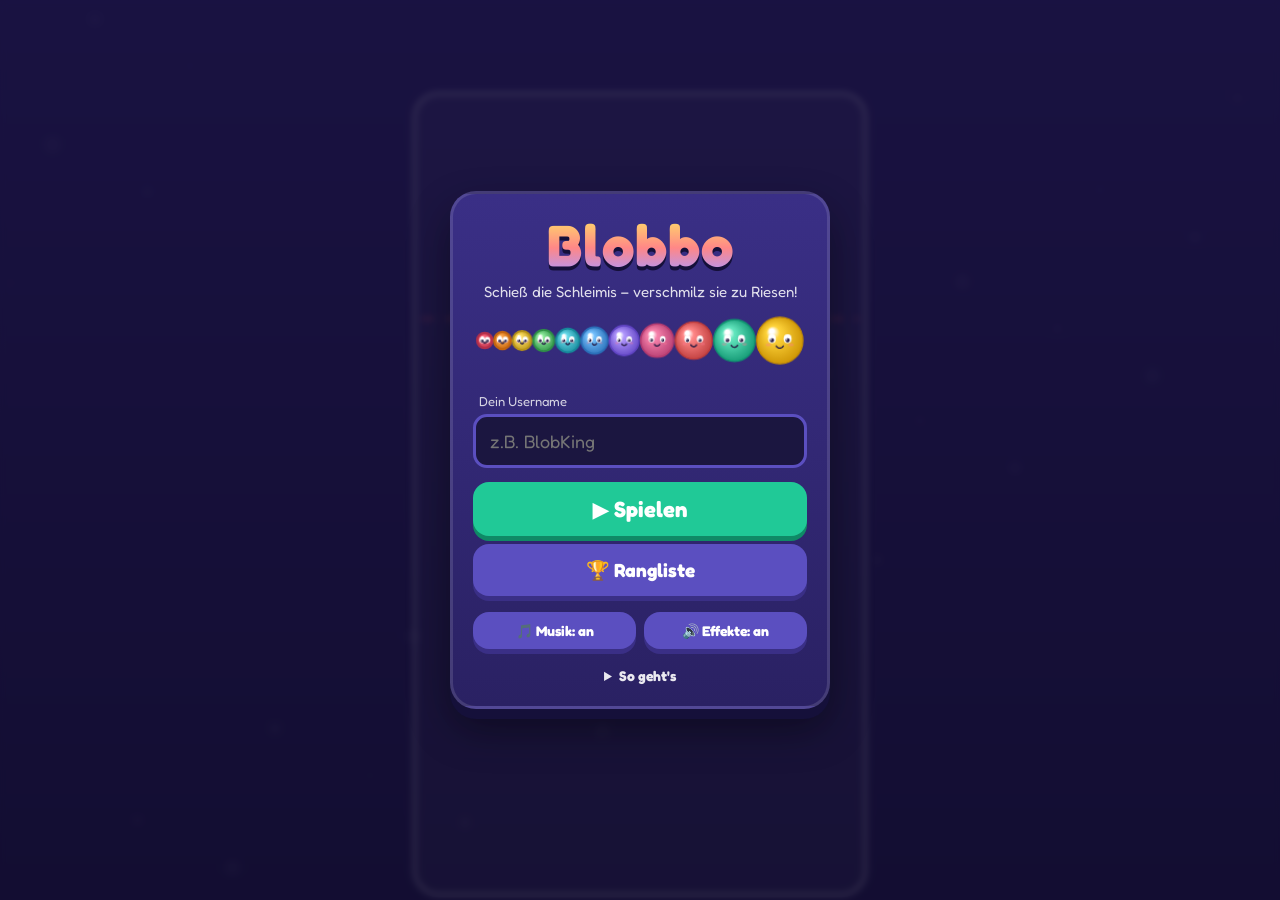
==== index.html @ 867c9a8f "Add Blobbo: mobile soft-body physics merge game Squishy blob merge game playable in the browser via " ====
<!doctype html>
<html lang="de">
<head>
<meta charset="utf-8">
<meta name="viewport" content="width=device-width, initial-scale=1, maximum-scale=1, user-scalable=no, viewport-fit=cover">
<meta name="theme-color" content="#1b1640">
<meta name="apple-mobile-web-app-capable" content="yes">
<meta name="mobile-web-app-capable" content="yes">
<meta name="apple-mobile-web-app-status-bar-style" content="black-translucent">
<title>Blobbo</title>
<link rel="manifest" href="manifest.json">
<link rel="icon" href="icon.svg" type="image/svg+xml">
<link rel="preconnect" href="https://fonts.googleapis.com">
<link href="https://fonts.googleapis.com/css2?family=Fredoka:wght@500;700&display=swap" rel="stylesheet">
<link rel="stylesheet" href="style.css">
</head>
<body>
<div id="app">
  <canvas id="game"></canvas>

  <div id="hud" class="hidden">
    <div class="hud-left">
      <div class="score-label">PUNKTE</div>
      <div id="score">0</div>
      <div class="best">Rekord: <span id="best">0</span></div>
    </div>
    <div class="hud-right">
      <button id="btnSound" class="icon-btn" aria-label="Ton">🔊</button>
      <button id="btnPause" class="icon-btn" aria-label="Pause">⏸</button>
    </div>
  </div>
  <div id="combo" class="hidden"></div>

  <!-- Menü -->
  <div id="menu" class="screen">
    <div class="panel">
      <h1 class="logo">Blobbo</h1>
      <p class="tagline">Schieß die Schleimis – verschmilz sie zu Riesen!</p>
      <canvas id="evo" width="320" height="56"></canvas>
      <label class="field">
        <span>Dein Username</span>
        <input id="nameInput" maxlength="16" autocomplete="off" autocapitalize="off" spellcheck="false" placeholder="z.B. BlobKing">
      </label>
      <button id="btnPlay" class="btn primary">▶ Spielen</button>
      <button id="btnBoardMenu" class="btn">🏆 Rangliste</button>
      <div class="row">
        <button id="btnMusic" class="btn small">🎵 Musik: an</button>
        <button id="btnSfx" class="btn small">🔊 Effekte: an</button>
      </div>
      <details class="howto">
        <summary>So geht's</summary>
        <ul>
          <li>Tippe oder ziehe in den Kasten, um zu zielen. Loslassen = schießen.</li>
          <li>Zwei gleiche Blobs, die sich berühren, verschmelzen zum nächstgrößeren.</li>
          <li>Schnelle Merges hintereinander geben Combo-Bonus.</li>
          <li>Bleibt ein Blob zu lange über der roten Linie: Game Over!</li>
        </ul>
      </details>
    </div>
  </div>

  <!-- Pause -->
  <div id="pause" class="screen hidden">
    <div class="panel">
      <h2>Pause</h2>
      <button id="btnResume" class="btn primary">▶ Weiter</button>
      <button id="btnRestart" class="btn">↻ Neustart</button>
      <button id="btnToMenu" class="btn">☰ Menü</button>
    </div>
  </div>

  <!-- Game Over -->
  <div id="over" class="screen hidden">
    <div class="panel">
      <h2>Game Over</h2>
      <div class="final-score" id="finalScore">0</div>
      <div id="overInfo" class="info"></div>
      <button id="btnAgain" class="btn primary">↻ Nochmal</button>
      <button id="btnBoardOver" class="btn">🏆 Rangliste</button>
      <button id="btnOverMenu" class="btn">☰ Menü</button>
    </div>
  </div>

  <!-- Rangliste -->
  <div id="board" class="screen hidden">
    <div class="panel board-panel">
      <h2>🏆 Rangliste</h2>
      <div class="tabs">
        <button id="tabOnline" class="tab">Weltweit</button>
        <button id="tabLocal" class="tab">Dieses Gerät</button>
      </div>
      <ol id="boardList" class="board-list"></ol>
      <button id="btnBoardBack" class="btn">← Zurück</button>
    </div>
  </div>
</div>
<script src="config.js"></script>
<script src="game.js"></script>
</body>
</html>
---- style.css ----
* { box-sizing: border-box; -webkit-tap-highlight-color: transparent; }
html, body {
  margin: 0; height: 100%; overflow: hidden; background: #1b1640; color: #fff;
  font-family: "Fredoka", system-ui, -apple-system, "Segoe UI", sans-serif;
  user-select: none; -webkit-user-select: none; touch-action: none;
  overscroll-behavior: none;
}
#app { position: fixed; inset: 0; }
#game { position: absolute; inset: 0; width: 100%; height: 100%; display: block; touch-action: none; }
.hidden { display: none !important; }

#hud {
  position: absolute; top: 0; left: 0; right: 0; display: flex; justify-content: space-between;
  padding: calc(env(safe-area-inset-top) + 8px) 14px 0; pointer-events: none;
}
.hud-left { text-shadow: 0 2px 0 rgba(0,0,0,.35); }
.score-label { font-size: 11px; letter-spacing: 2px; opacity: .75; }
#score { font-size: 34px; font-weight: 700; line-height: 1; }
.best { font-size: 13px; opacity: .8; margin-top: 2px; }
.hud-right { display: flex; gap: 8px; pointer-events: auto; }
.icon-btn {
  width: 44px; height: 44px; border-radius: 14px; border: 0; font-size: 20px; color: #fff;
  background: rgba(255,255,255,.14); backdrop-filter: blur(4px); cursor: pointer;
}
.icon-btn:active { transform: scale(.92); }

#combo {
  position: absolute; left: 50%; top: 42%; transform: translate(-50%, -50%);
  font-size: 34px; font-weight: 700; color: #ffe066; pointer-events: none;
  text-shadow: 0 3px 0 #c9372c, 0 0 18px rgba(255,200,0,.6);
  animation: pop .7s ease-out forwards;
}
@keyframes pop {
  0% { transform: translate(-50%,-50%) scale(.4); opacity: 0; }
  25% { transform: translate(-50%,-50%) scale(1.25); opacity: 1; }
  100% { transform: translate(-50%,-90%) scale(1); opacity: 0; }
}

.screen {
  position: absolute; inset: 0; display: flex; align-items: center; justify-content: center;
  background: rgba(20, 14, 50, .72); backdrop-filter: blur(3px); padding: 16px;
}
.panel {
  width: min(380px, 100%); max-height: calc(100% - 20px); overflow-y: auto; touch-action: pan-y;
  background: linear-gradient(180deg, #3a2f86, #2a2163); border-radius: 26px; padding: 22px 20px;
  box-shadow: 0 10px 0 #15103a, 0 20px 40px rgba(0,0,0,.4); text-align: center;
  border: 3px solid rgba(255,255,255,.12);
}
.logo {
  margin: 0; font-size: 58px; line-height: 1; letter-spacing: 1px;
  background: linear-gradient(180deg, #ffe066, #ff8787 55%, #b197fc);
  -webkit-background-clip: text; background-clip: text; color: transparent;
  filter: drop-shadow(0 4px 0 #15103a);
}
h2 { margin: 0 0 12px; font-size: 32px; }
.tagline { margin: 8px 0 10px; opacity: .85; font-size: 15px; }
#evo { width: 100%; height: auto; margin-bottom: 10px; }
.field { display: block; text-align: left; margin: 6px 0 14px; }
.field span { font-size: 13px; opacity: .8; margin-left: 6px; }
.field input {
  width: 100%; margin-top: 4px; padding: 13px 14px; border-radius: 14px; border: 3px solid #5b4fc0;
  background: #1b1640; color: #fff; font: inherit; font-size: 18px; outline: none; user-select: text; -webkit-user-select: text;
}
.field input:focus { border-color: #ffe066; }
.btn {
  display: block; width: 100%; margin: 8px 0; padding: 14px; border: 0; border-radius: 16px;
  font: inherit; font-size: 19px; font-weight: 700; color: #fff; cursor: pointer;
  background: #5b4fc0; box-shadow: 0 5px 0 #3a2f86;
}
.btn:active { transform: translateY(4px); box-shadow: 0 1px 0 #3a2f86; }
.btn.primary { background: #20c997; box-shadow: 0 5px 0 #0f8a66; font-size: 22px; }
.btn.primary:active { box-shadow: 0 1px 0 #0f8a66; }
.btn.small { font-size: 14px; padding: 10px 6px; }
.row { display: flex; gap: 8px; }
.howto { text-align: left; margin-top: 10px; font-size: 14px; opacity: .9; }
.howto summary { cursor: pointer; font-weight: 700; text-align: center; }
.howto ul { padding-left: 20px; margin: 8px 0 0; }
.howto li { margin-bottom: 5px; }

.final-score { font-size: 60px; font-weight: 700; color: #ffe066; text-shadow: 0 4px 0 #c9372c; }
.info { min-height: 22px; margin: 4px 0 10px; opacity: .9; font-size: 15px; }

.board-panel { display: flex; flex-direction: column; height: min(620px, calc(100% - 20px)); }
.tabs { display: flex; gap: 6px; margin-bottom: 10px; }
.tab {
  flex: 1; padding: 10px; border-radius: 12px; border: 0; font: inherit; font-weight: 700; font-size: 15px;
  background: rgba(255,255,255,.1); color: #fff; cursor: pointer;
}
.tab.active { background: #ffe066; color: #2a2163; }
.board-list {
  flex: 1; overflow-y: auto; list-style: none; margin: 0 0 8px; padding: 0; touch-action: pan-y; text-align: left;
}
.board-list li {
  display: flex; align-items: center; gap: 10px; padding: 9px 12px; margin-bottom: 6px;
  background: rgba(255,255,255,.07); border-radius: 12px; font-size: 16px;
}
.board-list li.me { background: rgba(32, 201, 151, .3); outline: 2px solid #20c997; }
.board-list .rank { width: 32px; font-weight: 700; text-align: center; }
.board-list .name { flex: 1; overflow: hidden; text-overflow: ellipsis; white-space: nowrap; }
.board-list .pts { font-weight: 700; color: #ffe066; }
.board-list .empty { justify-content: center; opacity: .7; background: none; }
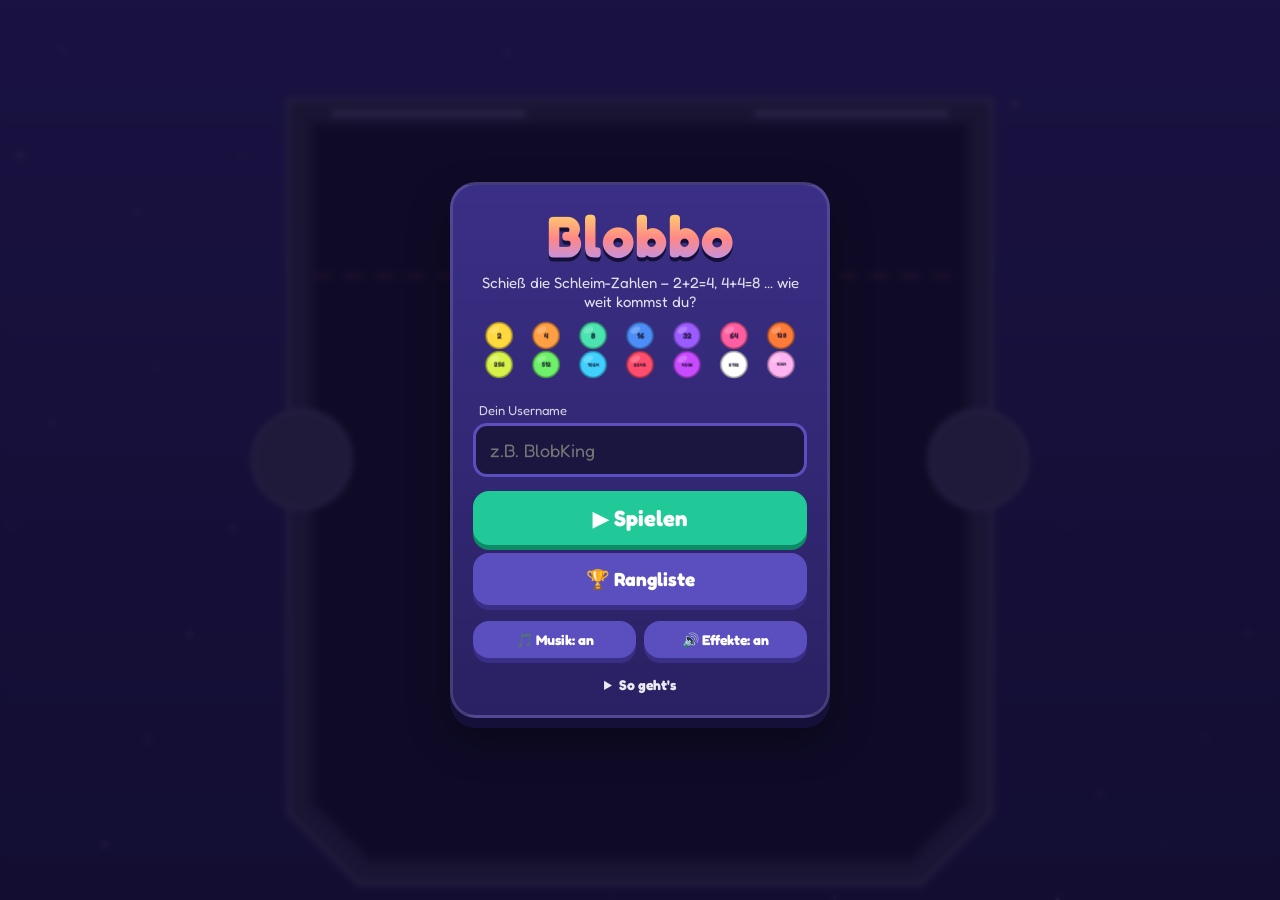
==== commit 8f857082: "Rework game to number blobs with pressure-based soft bodies Blobs now carry numbers (2, 4, 8 ...) an" ====
--- a/index.html
+++ b/index.html
@@ -35,7 +35,7 @@
   <div id="menu" class="screen">
     <div class="panel">
       <h1 class="logo">Blobbo</h1>
-      <p class="tagline">Schieß die Schleimis – verschmilz sie zu Riesen!</p>
+      <p class="tagline">Schieß die Schleim-Zahlen – 2+2=4, 4+4=8 … wie weit kommst du?</p>
       <canvas id="evo" width="320" height="56"></canvas>
       <label class="field">
         <span>Dein Username</span>
@@ -51,7 +51,7 @@
         <summary>So geht's</summary>
         <ul>
           <li>Tippe oder ziehe in den Kasten, um zu zielen. Loslassen = schießen.</li>
-          <li>Zwei gleiche Blobs, die sich berühren, verschmelzen zum nächstgrößeren.</li>
+          <li>Zwei Blobs mit der gleichen Zahl, die sich berühren, verschmelzen zur doppelten Zahl.</li>
           <li>Schnelle Merges hintereinander geben Combo-Bonus.</li>
           <li>Bleibt ein Blob zu lange über der roten Linie: Game Over!</li>
         </ul>
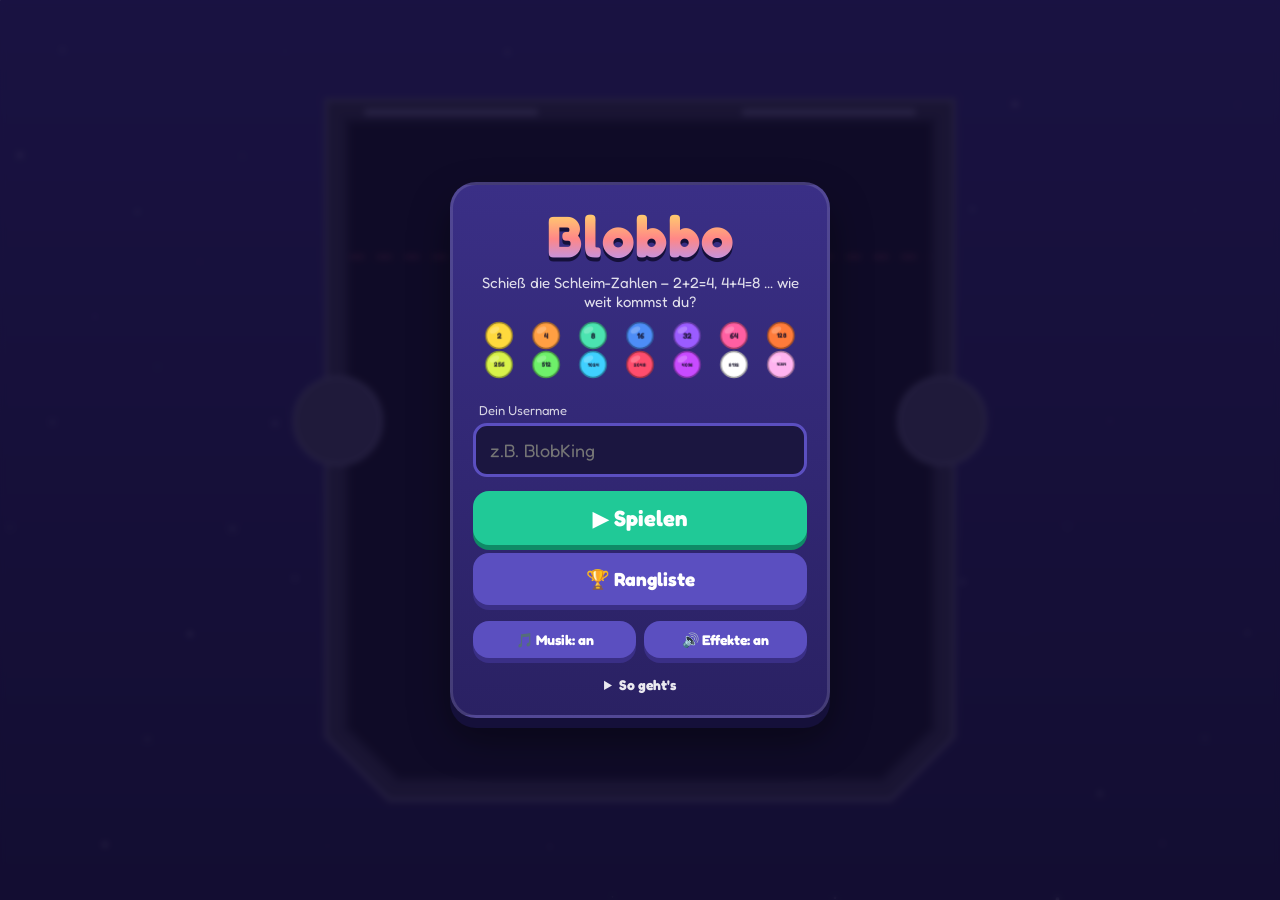
==== commit 165632f9: "Add sniper, undo and shake jokers; softer blobs; 5 s danger timer - Sniper removes a tapped blob and" ====
--- a/index.html
+++ b/index.html
@@ -30,6 +30,13 @@
     </div>
   </div>
   <div id="combo" class="hidden"></div>
+  <div id="sniperHint" class="hidden">🎯 Tippe auf die Kugel, die weg soll</div>
+
+  <div id="jokers" class="hidden">
+    <button id="jkSniper" class="joker" aria-label="Sniper: eine Kugel entfernen"><span class="ic">🎯</span><span class="lb">Sniper</span><span class="cnt">1</span></button>
+    <button id="jkUndo" class="joker" aria-label="Zurück: letzten Wurf rückgängig"><span class="ic">↩️</span><span class="lb">Zurück</span><span class="cnt">1</span></button>
+    <button id="jkShake" class="joker" aria-label="Schütteln"><span class="ic">📳</span><span class="lb">Schütteln</span><span class="cnt">1</span></button>
+  </div>
 
   <!-- Menü -->
   <div id="menu" class="screen">
@@ -53,7 +60,8 @@
           <li>Tippe oder ziehe in den Kasten, um zu zielen. Loslassen = schießen.</li>
           <li>Zwei Blobs mit der gleichen Zahl, die sich berühren, verschmelzen zur doppelten Zahl.</li>
           <li>Schnelle Merges hintereinander geben Combo-Bonus.</li>
-          <li>Bleibt ein Blob zu lange über der roten Linie: Game Over!</li>
+          <li>Bleibt ein Blob 5 Sekunden über der roten Linie: Game Over!</li>
+          <li>Joker: 🎯 Sniper entfernt eine Kugel (ihre Punkte werden abgezogen), ↩️ Zurück macht den letzten Wurf rückgängig, 📳 Schütteln rüttelt alles durch. Alle 50.000 Punkte gibt es jeden Joker einmal dazu.</li>
         </ul>
       </details>
     </div>
--- a/style.css
+++ b/style.css
@@ -99,3 +99,32 @@
 .board-list .name { flex: 1; overflow: hidden; text-overflow: ellipsis; white-space: nowrap; }
 .board-list .pts { font-weight: 700; color: #ffe066; }
 .board-list .empty { justify-content: center; opacity: .7; background: none; }
+
+#jokers {
+  position: absolute; left: 0; right: 0; bottom: 0; display: flex; justify-content: center; gap: 10px;
+  padding: 0 max(12px, env(safe-area-inset-right)) calc(env(safe-area-inset-bottom) + 12px) max(12px, env(safe-area-inset-left));
+  pointer-events: none;
+}
+.joker {
+  pointer-events: auto; position: relative; flex: 1; max-width: 118px; height: 70px; border: 0; border-radius: 18px;
+  display: flex; flex-direction: column; align-items: center; justify-content: center; gap: 2px;
+  font: inherit; color: #fff; cursor: pointer;
+  background: linear-gradient(180deg, #5b4fc0, #3f3496); box-shadow: 0 5px 0 #261e66;
+}
+.joker .ic { font-size: 24px; line-height: 1; }
+.joker .lb { font-size: 13px; font-weight: 700; letter-spacing: .3px; }
+.joker .cnt {
+  position: absolute; top: -7px; right: -5px; min-width: 24px; height: 24px; padding: 0 6px; border-radius: 12px;
+  background: #ffd93d; color: #2a2163; font-weight: 700; font-size: 14px; line-height: 24px;
+  box-shadow: 0 2px 0 #b8941a;
+}
+.joker:active:not(:disabled) { transform: translateY(4px); box-shadow: 0 1px 0 #261e66; }
+.joker:disabled { opacity: .4; cursor: default; }
+.joker:disabled .cnt { background: #8a86a8; box-shadow: none; }
+.joker.active { background: linear-gradient(180deg, #ff6b81, #d93a55); box-shadow: 0 5px 0 #8e1f33; }
+.joker:focus-visible { outline: 3px solid #ffd93d; outline-offset: 2px; }
+#sniperHint {
+  position: absolute; left: 50%; bottom: calc(env(safe-area-inset-bottom) + 92px); transform: translateX(-50%);
+  background: #ff5c74; color: #fff; font-weight: 700; padding: 8px 14px; border-radius: 12px; white-space: nowrap;
+  pointer-events: none; box-shadow: 0 4px 0 #8e1f33;
+}
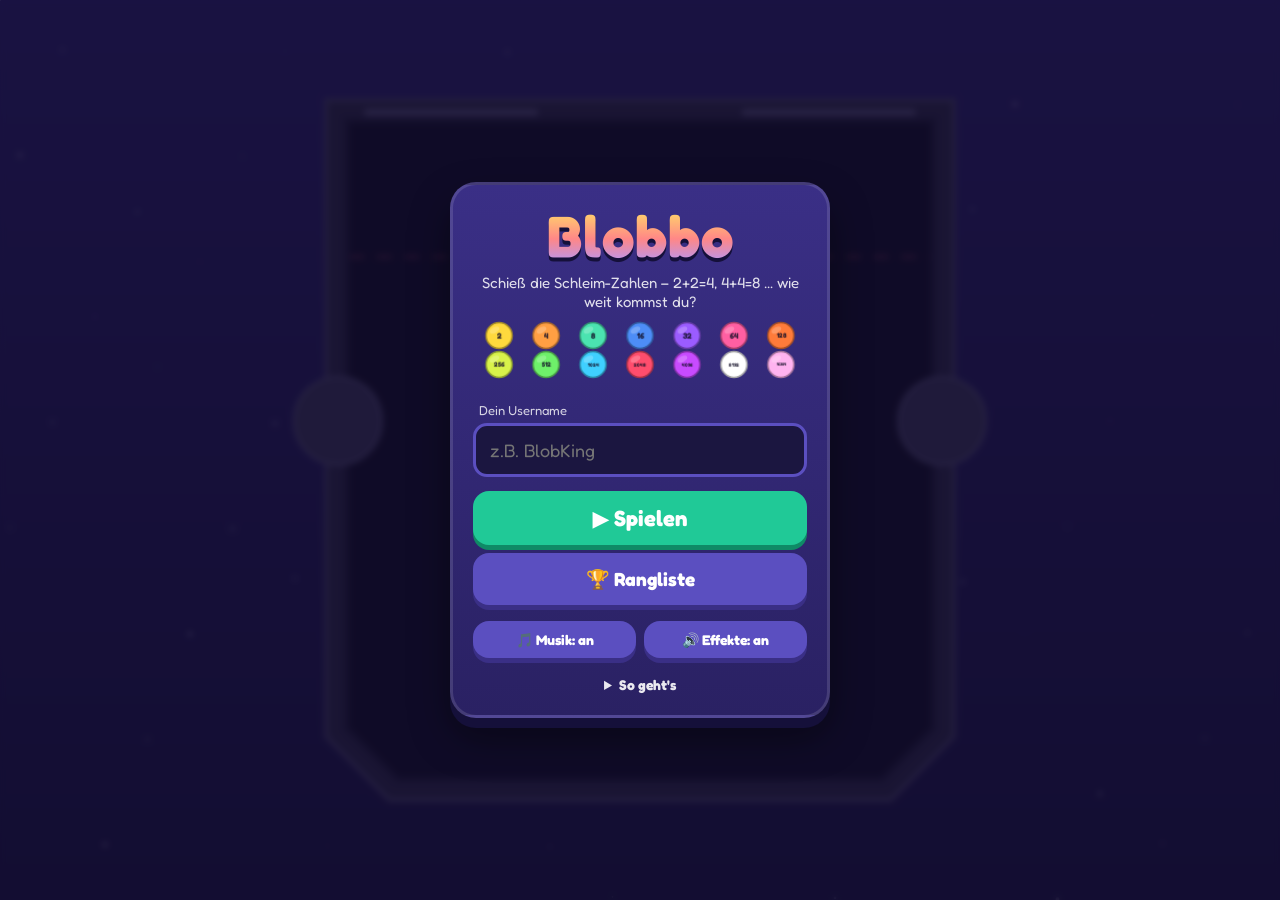
==== commit aea6e694: "Try several free storage services for the worldwide leaderboard setup.html now tries extendsclass, r" ====
--- a/index.html
+++ b/index.html
@@ -103,6 +103,7 @@
   </div>
 </div>
 <script src="config.js"></script>
+<script src="store.js"></script>
 <script src="game.js"></script>
 </body>
 </html>
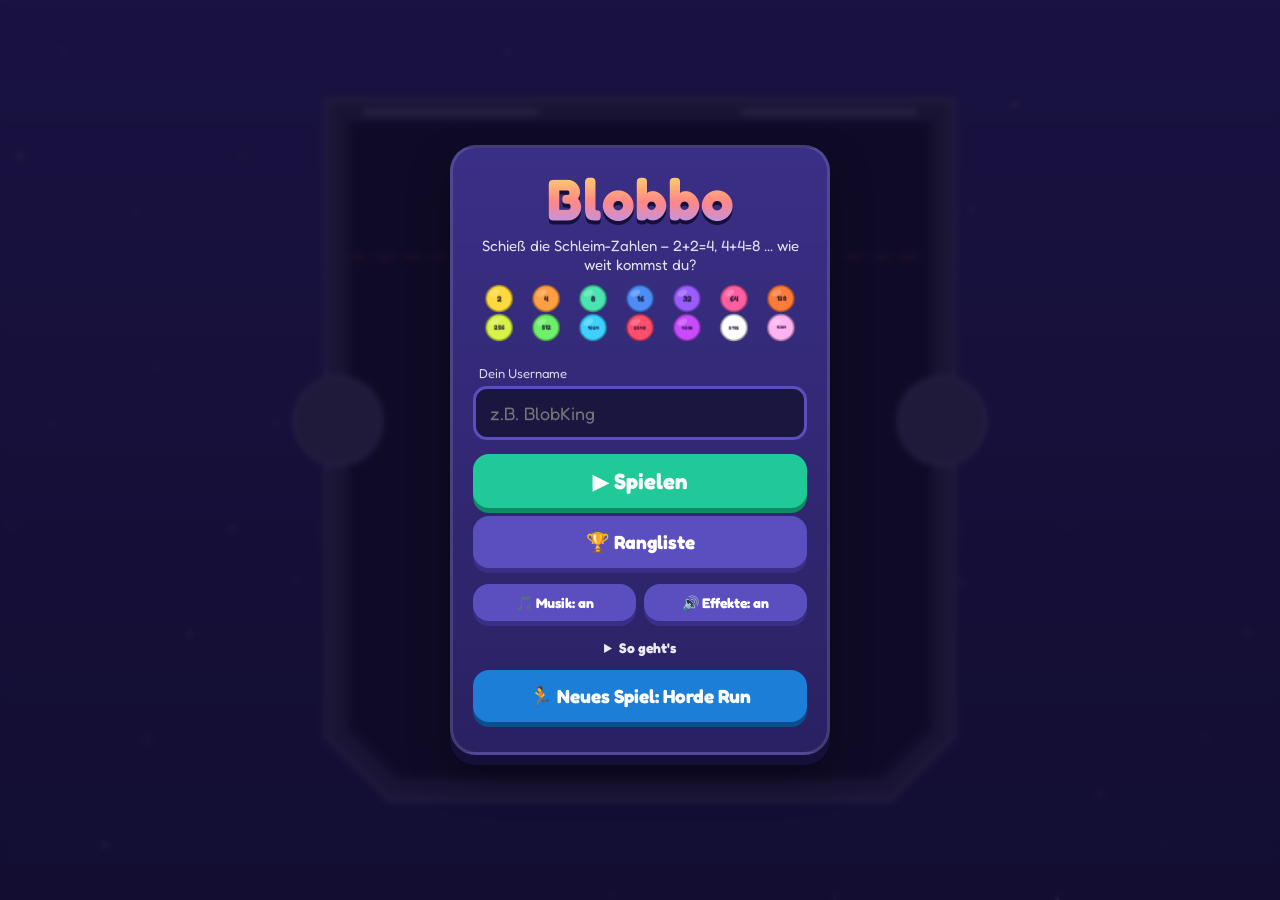
==== commit 17663145: "Add Horde Run, an endless crowd runner with gates, walls and waves Pick a lane, run through gates th" ====
--- a/index.html
+++ b/index.html
@@ -64,6 +64,7 @@
           <li>Joker: 🎯 Sniper entfernt eine Kugel (ihre Punkte werden abgezogen), ↩️ Zurück macht den letzten Wurf rückgängig, 📳 Schütteln rüttelt alles durch. Alle 50.000 Punkte gibt es jeden Joker einmal dazu.</li>
         </ul>
       </details>
+      <a class="btn game-switch" href="runner.html">🏃 Neues Spiel: Horde Run</a>
     </div>
   </div>
 
--- a/style.css
+++ b/style.css
@@ -128,3 +128,6 @@
   background: #ff5c74; color: #fff; font-weight: 700; padding: 8px 14px; border-radius: 12px; white-space: nowrap;
   pointer-events: none; box-shadow: 0 4px 0 #8e1f33;
 }
+
+a.btn { text-decoration: none; text-align: center; }
+.game-switch { margin-top: 14px; background: #1c7ed6; box-shadow: 0 5px 0 #0b4f8a; }
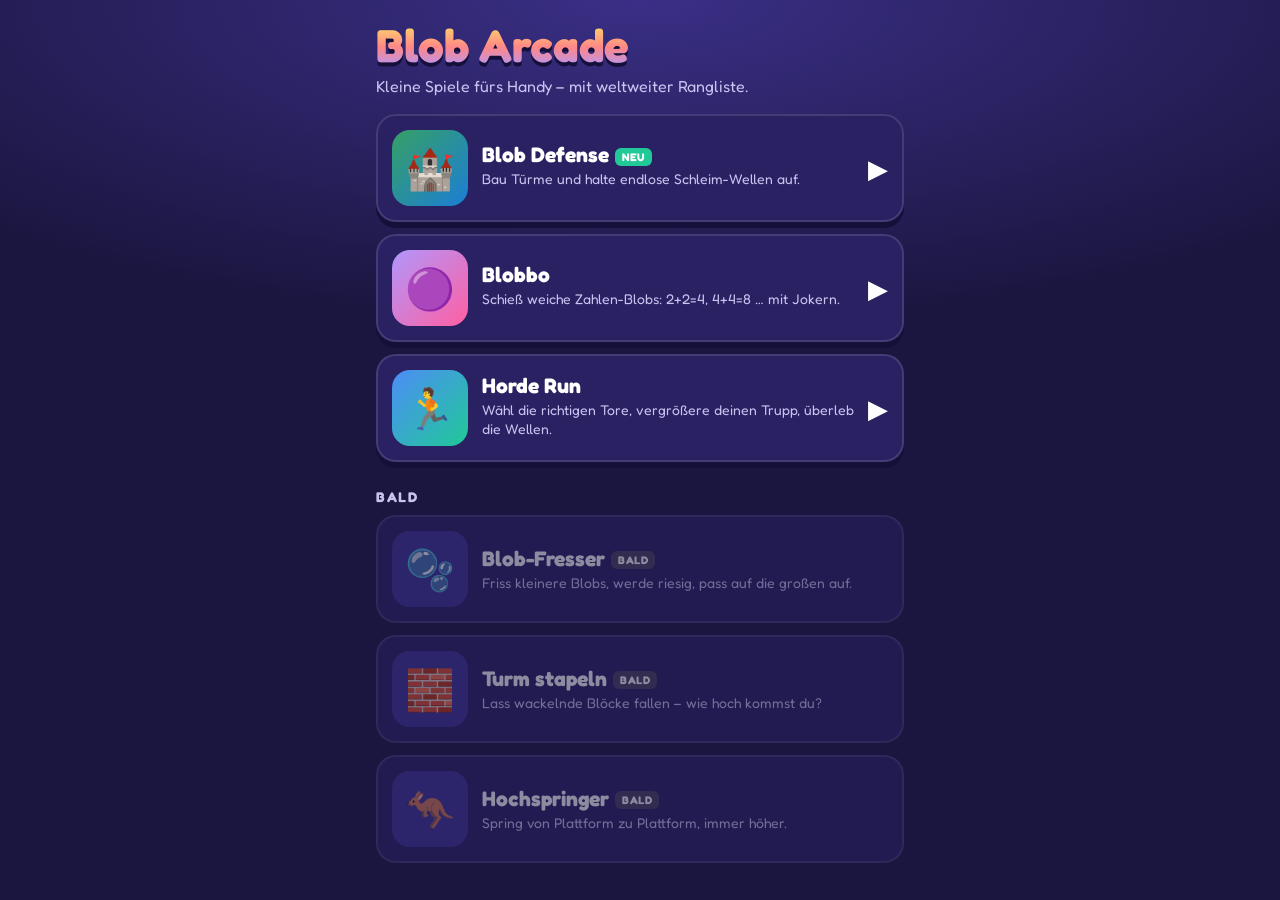
==== commit b55d0c54: "Turn the site into a game catalog and add Blob Defense index.html is now the Blob Arcade catalog; Bl" ====
--- a/index.html
+++ b/index.html
@@ -2,109 +2,86 @@
 <html lang="de">
 <head>
 <meta charset="utf-8">
-<meta name="viewport" content="width=device-width, initial-scale=1, maximum-scale=1, user-scalable=no, viewport-fit=cover">
+<meta name="viewport" content="width=device-width, initial-scale=1, viewport-fit=cover">
 <meta name="theme-color" content="#1b1640">
 <meta name="apple-mobile-web-app-capable" content="yes">
 <meta name="mobile-web-app-capable" content="yes">
-<meta name="apple-mobile-web-app-status-bar-style" content="black-translucent">
-<title>Blobbo</title>
+<title>Blob Arcade</title>
 <link rel="manifest" href="manifest.json">
 <link rel="icon" href="icon.svg" type="image/svg+xml">
 <link rel="preconnect" href="https://fonts.googleapis.com">
 <link href="https://fonts.googleapis.com/css2?family=Fredoka:wght@500;700&display=swap" rel="stylesheet">
-<link rel="stylesheet" href="style.css">
+<style>
+  :root { color-scheme: dark; --bg: #1b1640; --card: #2a2163; --line: rgba(255,255,255,.12); --fg: #fff; --muted: #c9c3f0; --gold: #ffd93d; }
+  * { box-sizing: border-box; -webkit-tap-highlight-color: transparent; }
+  body { margin: 0; min-height: 100vh; background: radial-gradient(120% 60% at 50% 0%, #3a2f86 0%, var(--bg) 60%) fixed, var(--bg); color: var(--fg);
+    font-family: "Fredoka", system-ui, -apple-system, "Segoe UI", sans-serif; }
+  .wrap { max-width: 560px; margin: 0 auto; padding-block: calc(env(safe-area-inset-top) + 22px) calc(env(safe-area-inset-bottom) + 28px);
+    padding-left: max(16px, env(safe-area-inset-left)); padding-right: max(16px, env(safe-area-inset-right)); }
+  h1 { margin: 0; font-size: 46px; line-height: 1; text-wrap: balance;
+    background: linear-gradient(180deg, #ffe066, #ff8787 55%, #b197fc); -webkit-background-clip: text; background-clip: text; color: transparent;
+    filter: drop-shadow(0 4px 0 #15103a); }
+  .sub { margin: 8px 0 18px; color: var(--muted); }
+  .who { display: inline-flex; gap: 6px; align-items: center; font-size: 14px; background: rgba(255,255,255,.08); padding: 6px 12px; border-radius: 999px; margin-bottom: 18px; }
+  .who[hidden] { display: none; }
+  .grid { display: grid; gap: 12px; }
+  .game { display: flex; gap: 14px; align-items: center; padding: 14px; border-radius: 20px; background: var(--card); border: 2px solid var(--line);
+    color: inherit; text-decoration: none; box-shadow: 0 6px 0 #15103a; transition: transform .1s; }
+  .game:active { transform: translateY(4px); box-shadow: 0 2px 0 #15103a; }
+  .game:focus-visible { outline: 3px solid var(--gold); outline-offset: 3px; }
+  .art { flex: none; width: 76px; height: 76px; border-radius: 18px; display: grid; place-items: center; font-size: 40px; }
+  .txt { min-width: 0; flex: 1; }
+  .txt h2 { margin: 0; font-size: 21px; }
+  .txt p { margin: 3px 0 0; font-size: 14px; color: var(--muted); line-height: 1.35; }
+  .best { margin-top: 5px; font-size: 13px; color: var(--gold); font-weight: 700; font-variant-numeric: tabular-nums; }
+  .new { font-size: 11px; font-weight: 700; letter-spacing: .5px; background: #20c997; color: #fff; padding: 2px 7px; border-radius: 6px; vertical-align: middle; margin-left: 6px; }
+  .soon { opacity: .5; box-shadow: none; pointer-events: none; }
+  .soon .tag { font-size: 11px; font-weight: 700; letter-spacing: .5px; background: #4a4560; padding: 2px 7px; border-radius: 6px; vertical-align: middle; margin-left: 6px; }
+  .play { flex: none; font-size: 26px; }
+  h3 { margin: 26px 0 10px; font-size: 14px; letter-spacing: 1.5px; text-transform: uppercase; color: var(--muted); }
+</style>
 </head>
 <body>
-<div id="app">
-  <canvas id="game"></canvas>
+<div class="wrap">
+  <h1>Blob Arcade</h1>
+  <p class="sub">Kleine Spiele fürs Handy – mit weltweiter Rangliste.</p>
+  <div class="who" id="who" hidden>👤 <span id="whoName"></span></div>
 
-  <div id="hud" class="hidden">
-    <div class="hud-left">
-      <div class="score-label">PUNKTE</div>
-      <div id="score">0</div>
-      <div class="best">Rekord: <span id="best">0</span></div>
-    </div>
-    <div class="hud-right">
-      <button id="btnSound" class="icon-btn" aria-label="Ton">🔊</button>
-      <button id="btnPause" class="icon-btn" aria-label="Pause">⏸</button>
-    </div>
-  </div>
-  <div id="combo" class="hidden"></div>
-  <div id="sniperHint" class="hidden">🎯 Tippe auf die Kugel, die weg soll</div>
-
-  <div id="jokers" class="hidden">
-    <button id="jkSniper" class="joker" aria-label="Sniper: eine Kugel entfernen"><span class="ic">🎯</span><span class="lb">Sniper</span><span class="cnt">1</span></button>
-    <button id="jkUndo" class="joker" aria-label="Zurück: letzten Wurf rückgängig"><span class="ic">↩️</span><span class="lb">Zurück</span><span class="cnt">1</span></button>
-    <button id="jkShake" class="joker" aria-label="Schütteln"><span class="ic">📳</span><span class="lb">Schütteln</span><span class="cnt">1</span></button>
+  <div class="grid">
+    <a class="game" href="td.html">
+      <div class="art" style="background:linear-gradient(135deg,#36a065,#1c7ed6)">🏰</div>
+      <div class="txt"><h2>Blob Defense<span class="new">NEU</span></h2><p>Bau Türme und halte endlose Schleim-Wellen auf.</p><div class="best" data-k="td_best"></div></div>
+      <span class="play">▶</span>
+    </a>
+    <a class="game" href="blobbo.html">
+      <div class="art" style="background:linear-gradient(135deg,#b197fc,#ff5fa2)">🟣</div>
+      <div class="txt"><h2>Blobbo</h2><p>Schieß weiche Zahlen-Blobs: 2+2=4, 4+4=8 … mit Jokern.</p><div class="best" data-k="blobbo_best"></div></div>
+      <span class="play">▶</span>
+    </a>
+    <a class="game" href="runner.html">
+      <div class="art" style="background:linear-gradient(135deg,#4d8df7,#20c997)">🏃</div>
+      <div class="txt"><h2>Horde Run</h2><p>Wähl die richtigen Tore, vergrößere deinen Trupp, überleb die Wellen.</p><div class="best" data-k="horde_best"></div></div>
+      <span class="play">▶</span>
+    </a>
   </div>
 
-  <!-- Menü -->
-  <div id="menu" class="screen">
-    <div class="panel">
-      <h1 class="logo">Blobbo</h1>
-      <p class="tagline">Schieß die Schleim-Zahlen – 2+2=4, 4+4=8 … wie weit kommst du?</p>
-      <canvas id="evo" width="320" height="56"></canvas>
-      <label class="field">
-        <span>Dein Username</span>
-        <input id="nameInput" maxlength="16" autocomplete="off" autocapitalize="off" spellcheck="false" placeholder="z.B. BlobKing">
-      </label>
-      <button id="btnPlay" class="btn primary">▶ Spielen</button>
-      <button id="btnBoardMenu" class="btn">🏆 Rangliste</button>
-      <div class="row">
-        <button id="btnMusic" class="btn small">🎵 Musik: an</button>
-        <button id="btnSfx" class="btn small">🔊 Effekte: an</button>
-      </div>
-      <details class="howto">
-        <summary>So geht's</summary>
-        <ul>
-          <li>Tippe oder ziehe in den Kasten, um zu zielen. Loslassen = schießen.</li>
-          <li>Zwei Blobs mit der gleichen Zahl, die sich berühren, verschmelzen zur doppelten Zahl.</li>
-          <li>Schnelle Merges hintereinander geben Combo-Bonus.</li>
-          <li>Bleibt ein Blob 5 Sekunden über der roten Linie: Game Over!</li>
-          <li>Joker: 🎯 Sniper entfernt eine Kugel (ihre Punkte werden abgezogen), ↩️ Zurück macht den letzten Wurf rückgängig, 📳 Schütteln rüttelt alles durch. Alle 50.000 Punkte gibt es jeden Joker einmal dazu.</li>
-        </ul>
-      </details>
-      <a class="btn game-switch" href="runner.html">🏃 Neues Spiel: Horde Run</a>
-    </div>
-  </div>
-
-  <!-- Pause -->
-  <div id="pause" class="screen hidden">
-    <div class="panel">
-      <h2>Pause</h2>
-      <button id="btnResume" class="btn primary">▶ Weiter</button>
-      <button id="btnRestart" class="btn">↻ Neustart</button>
-      <button id="btnToMenu" class="btn">☰ Menü</button>
-    </div>
-  </div>
-
-  <!-- Game Over -->
-  <div id="over" class="screen hidden">
-    <div class="panel">
-      <h2>Game Over</h2>
-      <div class="final-score" id="finalScore">0</div>
-      <div id="overInfo" class="info"></div>
-      <button id="btnAgain" class="btn primary">↻ Nochmal</button>
-      <button id="btnBoardOver" class="btn">🏆 Rangliste</button>
-      <button id="btnOverMenu" class="btn">☰ Menü</button>
-    </div>
-  </div>
-
-  <!-- Rangliste -->
-  <div id="board" class="screen hidden">
-    <div class="panel board-panel">
-      <h2>🏆 Rangliste</h2>
-      <div class="tabs">
-        <button id="tabOnline" class="tab">Weltweit</button>
-        <button id="tabLocal" class="tab">Dieses Gerät</button>
-      </div>
-      <ol id="boardList" class="board-list"></ol>
-      <button id="btnBoardBack" class="btn">← Zurück</button>
-    </div>
+  <h3>Bald</h3>
+  <div class="grid">
+    <div class="game soon"><div class="art" style="background:#3f3496">🫧</div><div class="txt"><h2>Blob-Fresser<span class="tag">BALD</span></h2><p>Friss kleinere Blobs, werde riesig, pass auf die großen auf.</p></div></div>
+    <div class="game soon"><div class="art" style="background:#3f3496">🧱</div><div class="txt"><h2>Turm stapeln<span class="tag">BALD</span></h2><p>Lass wackelnde Blöcke fallen – wie hoch kommst du?</p></div></div>
+    <div class="game soon"><div class="art" style="background:#3f3496">🦘</div><div class="txt"><h2>Hochspringer<span class="tag">BALD</span></h2><p>Spring von Plattform zu Plattform, immer höher.</p></div></div>
   </div>
 </div>
-<script src="config.js"></script>
-<script src="store.js"></script>
-<script src="game.js"></script>
+<script>
+  (() => {
+    const get = (k, d) => { try { const v = localStorage.getItem(k); return v === null ? d : JSON.parse(v); } catch (e) { return d; } };
+    const name = get('blobbo_name', '');
+    if (name) { document.getElementById('whoName').textContent = name; document.getElementById('who').hidden = false; }
+    for (const el of document.querySelectorAll('.best')) {
+      const v = get(el.dataset.k, 0);
+      if (v > 0) el.textContent = '🏆 Dein Rekord: ' + Number(v).toLocaleString('de-DE');
+    }
+  })();
+</script>
 </body>
 </html>
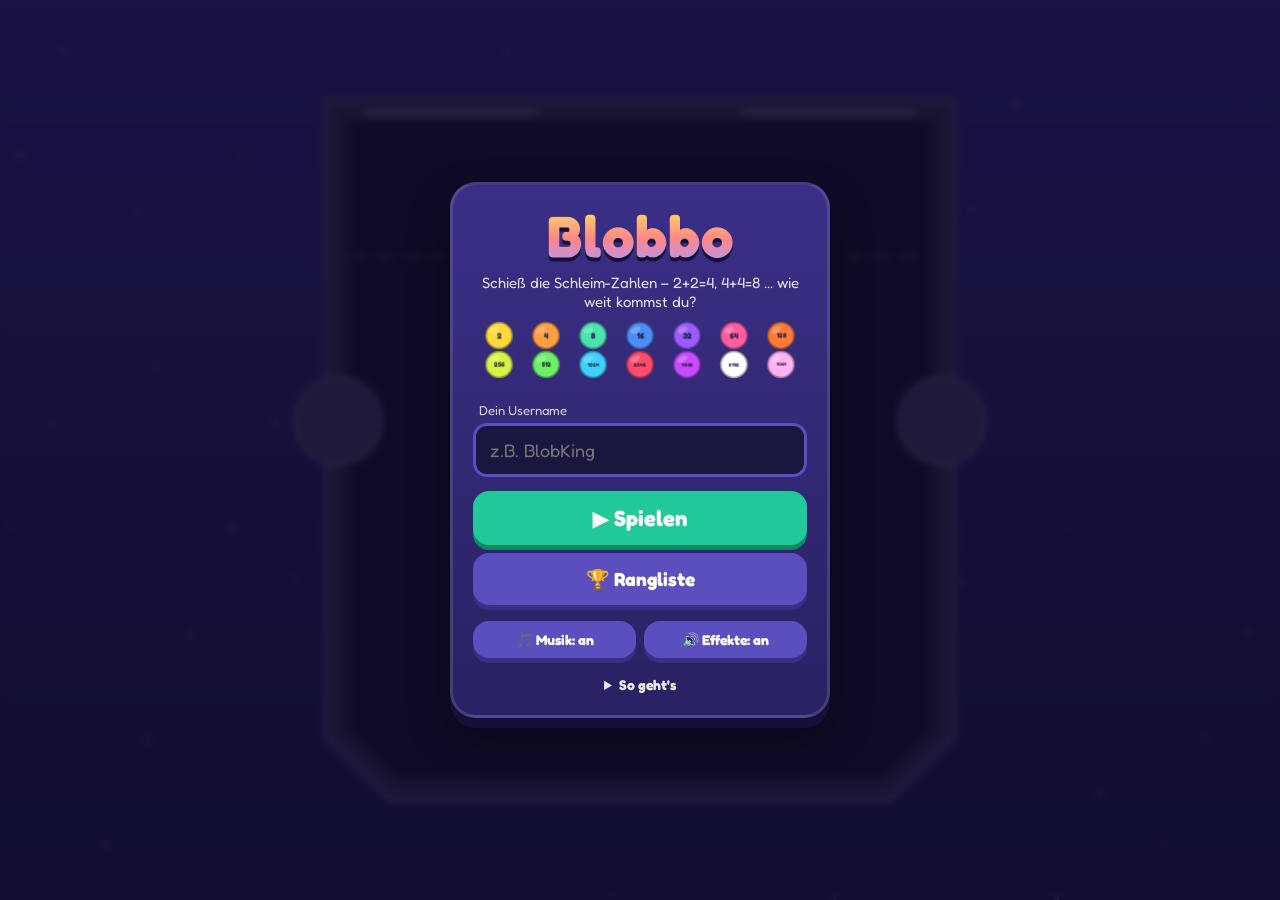
==== commit 78f441b1: "Keep only Blobbo Remove the catalog, Blob Defense, Horde Run, the shared kit and the leaderboard set" ====
--- a/index.html
+++ b/index.html
@@ -2,86 +2,106 @@
 <html lang="de">
 <head>
 <meta charset="utf-8">
-<meta name="viewport" content="width=device-width, initial-scale=1, viewport-fit=cover">
+<meta name="viewport" content="width=device-width, initial-scale=1, maximum-scale=1, user-scalable=no, viewport-fit=cover">
 <meta name="theme-color" content="#1b1640">
 <meta name="apple-mobile-web-app-capable" content="yes">
 <meta name="mobile-web-app-capable" content="yes">
-<title>Blob Arcade</title>
+<meta name="apple-mobile-web-app-status-bar-style" content="black-translucent">
+<title>Blobbo</title>
 <link rel="manifest" href="manifest.json">
 <link rel="icon" href="icon.svg" type="image/svg+xml">
 <link rel="preconnect" href="https://fonts.googleapis.com">
 <link href="https://fonts.googleapis.com/css2?family=Fredoka:wght@500;700&display=swap" rel="stylesheet">
-<style>
-  :root { color-scheme: dark; --bg: #1b1640; --card: #2a2163; --line: rgba(255,255,255,.12); --fg: #fff; --muted: #c9c3f0; --gold: #ffd93d; }
-  * { box-sizing: border-box; -webkit-tap-highlight-color: transparent; }
-  body { margin: 0; min-height: 100vh; background: radial-gradient(120% 60% at 50% 0%, #3a2f86 0%, var(--bg) 60%) fixed, var(--bg); color: var(--fg);
-    font-family: "Fredoka", system-ui, -apple-system, "Segoe UI", sans-serif; }
-  .wrap { max-width: 560px; margin: 0 auto; padding-block: calc(env(safe-area-inset-top) + 22px) calc(env(safe-area-inset-bottom) + 28px);
-    padding-left: max(16px, env(safe-area-inset-left)); padding-right: max(16px, env(safe-area-inset-right)); }
-  h1 { margin: 0; font-size: 46px; line-height: 1; text-wrap: balance;
-    background: linear-gradient(180deg, #ffe066, #ff8787 55%, #b197fc); -webkit-background-clip: text; background-clip: text; color: transparent;
-    filter: drop-shadow(0 4px 0 #15103a); }
-  .sub { margin: 8px 0 18px; color: var(--muted); }
-  .who { display: inline-flex; gap: 6px; align-items: center; font-size: 14px; background: rgba(255,255,255,.08); padding: 6px 12px; border-radius: 999px; margin-bottom: 18px; }
-  .who[hidden] { display: none; }
-  .grid { display: grid; gap: 12px; }
-  .game { display: flex; gap: 14px; align-items: center; padding: 14px; border-radius: 20px; background: var(--card); border: 2px solid var(--line);
-    color: inherit; text-decoration: none; box-shadow: 0 6px 0 #15103a; transition: transform .1s; }
-  .game:active { transform: translateY(4px); box-shadow: 0 2px 0 #15103a; }
-  .game:focus-visible { outline: 3px solid var(--gold); outline-offset: 3px; }
-  .art { flex: none; width: 76px; height: 76px; border-radius: 18px; display: grid; place-items: center; font-size: 40px; }
-  .txt { min-width: 0; flex: 1; }
-  .txt h2 { margin: 0; font-size: 21px; }
-  .txt p { margin: 3px 0 0; font-size: 14px; color: var(--muted); line-height: 1.35; }
-  .best { margin-top: 5px; font-size: 13px; color: var(--gold); font-weight: 700; font-variant-numeric: tabular-nums; }
-  .new { font-size: 11px; font-weight: 700; letter-spacing: .5px; background: #20c997; color: #fff; padding: 2px 7px; border-radius: 6px; vertical-align: middle; margin-left: 6px; }
-  .soon { opacity: .5; box-shadow: none; pointer-events: none; }
-  .soon .tag { font-size: 11px; font-weight: 700; letter-spacing: .5px; background: #4a4560; padding: 2px 7px; border-radius: 6px; vertical-align: middle; margin-left: 6px; }
-  .play { flex: none; font-size: 26px; }
-  h3 { margin: 26px 0 10px; font-size: 14px; letter-spacing: 1.5px; text-transform: uppercase; color: var(--muted); }
-</style>
+<link rel="stylesheet" href="style.css">
 </head>
 <body>
-<div class="wrap">
-  <h1>Blob Arcade</h1>
-  <p class="sub">Kleine Spiele fürs Handy – mit weltweiter Rangliste.</p>
-  <div class="who" id="who" hidden>👤 <span id="whoName"></span></div>
+<div id="app">
+  <canvas id="game"></canvas>
 
-  <div class="grid">
-    <a class="game" href="td.html">
-      <div class="art" style="background:linear-gradient(135deg,#36a065,#1c7ed6)">🏰</div>
-      <div class="txt"><h2>Blob Defense<span class="new">NEU</span></h2><p>Bau Türme und halte endlose Schleim-Wellen auf.</p><div class="best" data-k="td_best"></div></div>
-      <span class="play">▶</span>
-    </a>
-    <a class="game" href="blobbo.html">
-      <div class="art" style="background:linear-gradient(135deg,#b197fc,#ff5fa2)">🟣</div>
-      <div class="txt"><h2>Blobbo</h2><p>Schieß weiche Zahlen-Blobs: 2+2=4, 4+4=8 … mit Jokern.</p><div class="best" data-k="blobbo_best"></div></div>
-      <span class="play">▶</span>
-    </a>
-    <a class="game" href="runner.html">
-      <div class="art" style="background:linear-gradient(135deg,#4d8df7,#20c997)">🏃</div>
-      <div class="txt"><h2>Horde Run</h2><p>Wähl die richtigen Tore, vergrößere deinen Trupp, überleb die Wellen.</p><div class="best" data-k="horde_best"></div></div>
-      <span class="play">▶</span>
-    </a>
+  <div id="hud" class="hidden">
+    <div class="hud-left">
+      <div class="score-label">PUNKTE</div>
+      <div id="score">0</div>
+      <div class="best">Rekord: <span id="best">0</span></div>
+    </div>
+    <div class="hud-right">
+      <button id="btnSound" class="icon-btn" aria-label="Ton">🔊</button>
+      <button id="btnPause" class="icon-btn" aria-label="Pause">⏸</button>
+    </div>
+  </div>
+  <div id="combo" class="hidden"></div>
+  <div id="sniperHint" class="hidden">🎯 Tippe auf die Kugel, die weg soll</div>
+
+  <div id="jokers" class="hidden">
+    <button id="jkSniper" class="joker" aria-label="Sniper: eine Kugel entfernen"><span class="ic">🎯</span><span class="lb">Sniper</span><span class="cnt">0</span></button>
   </div>
 
-  <h3>Bald</h3>
-  <div class="grid">
-    <div class="game soon"><div class="art" style="background:#3f3496">🫧</div><div class="txt"><h2>Blob-Fresser<span class="tag">BALD</span></h2><p>Friss kleinere Blobs, werde riesig, pass auf die großen auf.</p></div></div>
-    <div class="game soon"><div class="art" style="background:#3f3496">🧱</div><div class="txt"><h2>Turm stapeln<span class="tag">BALD</span></h2><p>Lass wackelnde Blöcke fallen – wie hoch kommst du?</p></div></div>
-    <div class="game soon"><div class="art" style="background:#3f3496">🦘</div><div class="txt"><h2>Hochspringer<span class="tag">BALD</span></h2><p>Spring von Plattform zu Plattform, immer höher.</p></div></div>
+  <!-- Menü -->
+  <div id="menu" class="screen">
+    <div class="panel">
+      <h1 class="logo">Blobbo</h1>
+      <p class="tagline">Schieß die Schleim-Zahlen – 2+2=4, 4+4=8 … wie weit kommst du?</p>
+      <canvas id="evo" width="320" height="56"></canvas>
+      <label class="field">
+        <span>Dein Username</span>
+        <input id="nameInput" maxlength="16" autocomplete="off" autocapitalize="off" spellcheck="false" placeholder="z.B. BlobKing">
+      </label>
+      <button id="btnPlay" class="btn primary">▶ Spielen</button>
+      <button id="btnBoardMenu" class="btn">🏆 Rangliste</button>
+      <div class="row">
+        <button id="btnMusic" class="btn small">🎵 Musik: an</button>
+        <button id="btnSfx" class="btn small">🔊 Effekte: an</button>
+      </div>
+      <details class="howto">
+        <summary>So geht's</summary>
+        <ul>
+          <li>Tippe oder ziehe in den Kasten, um zu zielen. Loslassen = schießen.</li>
+          <li>Zwei Blobs mit der gleichen Zahl, die sich berühren, verschmelzen zur doppelten Zahl.</li>
+          <li>Schnelle Merges hintereinander geben Combo-Bonus.</li>
+          <li>Bleibt ein Blob 5 Sekunden über der roten Linie: Game Over!</li>
+          <li>🎯 Sniper: entfernt eine Kugel (ihre Punkte werden abgezogen). Du bekommst je einen bei 150.000, 500.000 und 15.000.000 Punkten.</li>
+        </ul>
+      </details>
+    </div>
+  </div>
+
+  <!-- Pause -->
+  <div id="pause" class="screen hidden">
+    <div class="panel">
+      <h2>Pause</h2>
+      <button id="btnResume" class="btn primary">▶ Weiter</button>
+      <button id="btnRestart" class="btn">↻ Neustart</button>
+      <button id="btnToMenu" class="btn">☰ Menü</button>
+    </div>
+  </div>
+
+  <!-- Game Over -->
+  <div id="over" class="screen hidden">
+    <div class="panel">
+      <h2>Game Over</h2>
+      <div class="final-score" id="finalScore">0</div>
+      <div id="overInfo" class="info"></div>
+      <button id="btnAgain" class="btn primary">↻ Nochmal</button>
+      <button id="btnBoardOver" class="btn">🏆 Rangliste</button>
+      <button id="btnOverMenu" class="btn">☰ Menü</button>
+    </div>
+  </div>
+
+  <!-- Rangliste -->
+  <div id="board" class="screen hidden">
+    <div class="panel board-panel">
+      <h2>🏆 Rangliste</h2>
+      <div class="tabs">
+        <button id="tabOnline" class="tab">Weltweit</button>
+        <button id="tabLocal" class="tab">Dieses Gerät</button>
+      </div>
+      <ol id="boardList" class="board-list"></ol>
+      <button id="btnBoardBack" class="btn">← Zurück</button>
+    </div>
   </div>
 </div>
-<script>
-  (() => {
-    const get = (k, d) => { try { const v = localStorage.getItem(k); return v === null ? d : JSON.parse(v); } catch (e) { return d; } };
-    const name = get('blobbo_name', '');
-    if (name) { document.getElementById('whoName').textContent = name; document.getElementById('who').hidden = false; }
-    for (const el of document.querySelectorAll('.best')) {
-      const v = get(el.dataset.k, 0);
-      if (v > 0) el.textContent = '🏆 Dein Rekord: ' + Number(v).toLocaleString('de-DE');
-    }
-  })();
-</script>
+<script src="config.js"></script>
+<script src="store.js"></script>
+<script src="game.js"></script>
 </body>
 </html>
--- a/style.css
+++ b/style.css
@@ -0,0 +1,131 @@
+* { box-sizing: border-box; -webkit-tap-highlight-color: transparent; }
+html, body {
+  margin: 0; height: 100%; overflow: hidden; background: #1b1640; color: #fff;
+  font-family: "Fredoka", system-ui, -apple-system, "Segoe UI", sans-serif;
+  user-select: none; -webkit-user-select: none; touch-action: none;
+  overscroll-behavior: none;
+}
+#app { position: fixed; inset: 0; }
+#game { position: absolute; inset: 0; width: 100%; height: 100%; display: block; touch-action: none; }
+.hidden { display: none !important; }
+
+#hud {
+  position: absolute; top: 0; left: 0; right: 0; display: flex; justify-content: space-between;
+  padding: calc(env(safe-area-inset-top) + 8px) 14px 0; pointer-events: none;
+}
+.hud-left { text-shadow: 0 2px 0 rgba(0,0,0,.35); }
+.score-label { font-size: 11px; letter-spacing: 2px; opacity: .75; }
+#score { font-size: 34px; font-weight: 700; line-height: 1; }
+.best { font-size: 13px; opacity: .8; margin-top: 2px; }
+.hud-right { display: flex; gap: 8px; pointer-events: auto; }
+.icon-btn {
+  width: 44px; height: 44px; border-radius: 14px; border: 0; font-size: 20px; color: #fff;
+  background: rgba(255,255,255,.14); backdrop-filter: blur(4px); cursor: pointer;
+}
+.icon-btn:active { transform: scale(.92); }
+
+#combo {
+  position: absolute; left: 50%; top: 42%; transform: translate(-50%, -50%);
+  font-size: 34px; font-weight: 700; color: #ffe066; pointer-events: none;
+  text-shadow: 0 3px 0 #c9372c, 0 0 18px rgba(255,200,0,.6);
+  animation: pop .7s ease-out forwards;
+}
+@keyframes pop {
+  0% { transform: translate(-50%,-50%) scale(.4); opacity: 0; }
+  25% { transform: translate(-50%,-50%) scale(1.25); opacity: 1; }
+  100% { transform: translate(-50%,-90%) scale(1); opacity: 0; }
+}
+
+.screen {
+  position: absolute; inset: 0; display: flex; align-items: center; justify-content: center;
+  background: rgba(20, 14, 50, .72); backdrop-filter: blur(3px); padding: 16px;
+}
+.panel {
+  width: min(380px, 100%); max-height: calc(100% - 20px); overflow-y: auto; touch-action: pan-y;
+  background: linear-gradient(180deg, #3a2f86, #2a2163); border-radius: 26px; padding: 22px 20px;
+  box-shadow: 0 10px 0 #15103a, 0 20px 40px rgba(0,0,0,.4); text-align: center;
+  border: 3px solid rgba(255,255,255,.12);
+}
+.logo {
+  margin: 0; font-size: 58px; line-height: 1; letter-spacing: 1px;
+  background: linear-gradient(180deg, #ffe066, #ff8787 55%, #b197fc);
+  -webkit-background-clip: text; background-clip: text; color: transparent;
+  filter: drop-shadow(0 4px 0 #15103a);
+}
+h2 { margin: 0 0 12px; font-size: 32px; }
+.tagline { margin: 8px 0 10px; opacity: .85; font-size: 15px; }
+#evo { width: 100%; height: auto; margin-bottom: 10px; }
+.field { display: block; text-align: left; margin: 6px 0 14px; }
+.field span { font-size: 13px; opacity: .8; margin-left: 6px; }
+.field input {
+  width: 100%; margin-top: 4px; padding: 13px 14px; border-radius: 14px; border: 3px solid #5b4fc0;
+  background: #1b1640; color: #fff; font: inherit; font-size: 18px; outline: none; user-select: text; -webkit-user-select: text;
+}
+.field input:focus { border-color: #ffe066; }
+.btn {
+  display: block; width: 100%; margin: 8px 0; padding: 14px; border: 0; border-radius: 16px;
+  font: inherit; font-size: 19px; font-weight: 700; color: #fff; cursor: pointer;
+  background: #5b4fc0; box-shadow: 0 5px 0 #3a2f86;
+}
+.btn:active { transform: translateY(4px); box-shadow: 0 1px 0 #3a2f86; }
+.btn.primary { background: #20c997; box-shadow: 0 5px 0 #0f8a66; font-size: 22px; }
+.btn.primary:active { box-shadow: 0 1px 0 #0f8a66; }
+.btn.small { font-size: 14px; padding: 10px 6px; }
+.row { display: flex; gap: 8px; }
+.howto { text-align: left; margin-top: 10px; font-size: 14px; opacity: .9; }
+.howto summary { cursor: pointer; font-weight: 700; text-align: center; }
+.howto ul { padding-left: 20px; margin: 8px 0 0; }
+.howto li { margin-bottom: 5px; }
+
+.final-score { font-size: 60px; font-weight: 700; color: #ffe066; text-shadow: 0 4px 0 #c9372c; }
+.info { min-height: 22px; margin: 4px 0 10px; opacity: .9; font-size: 15px; }
+
+.board-panel { display: flex; flex-direction: column; height: min(620px, calc(100% - 20px)); }
+.tabs { display: flex; gap: 6px; margin-bottom: 10px; }
+.tab {
+  flex: 1; padding: 10px; border-radius: 12px; border: 0; font: inherit; font-weight: 700; font-size: 15px;
+  background: rgba(255,255,255,.1); color: #fff; cursor: pointer;
+}
+.tab.active { background: #ffe066; color: #2a2163; }
+.board-list {
+  flex: 1; overflow-y: auto; list-style: none; margin: 0 0 8px; padding: 0; touch-action: pan-y; text-align: left;
+}
+.board-list li {
+  display: flex; align-items: center; gap: 10px; padding: 9px 12px; margin-bottom: 6px;
+  background: rgba(255,255,255,.07); border-radius: 12px; font-size: 16px;
+}
+.board-list li.me { background: rgba(32, 201, 151, .3); outline: 2px solid #20c997; }
+.board-list .rank { width: 32px; font-weight: 700; text-align: center; }
+.board-list .name { flex: 1; overflow: hidden; text-overflow: ellipsis; white-space: nowrap; }
+.board-list .pts { font-weight: 700; color: #ffe066; }
+.board-list .empty { justify-content: center; opacity: .7; background: none; }
+
+#jokers {
+  position: absolute; left: 0; right: 0; bottom: 0; display: flex; justify-content: center; gap: 10px;
+  padding: 0 max(12px, env(safe-area-inset-right)) calc(env(safe-area-inset-bottom) + 12px) max(12px, env(safe-area-inset-left));
+  pointer-events: none;
+}
+.joker {
+  pointer-events: auto; position: relative; flex: 1; max-width: 118px; height: 70px; border: 0; border-radius: 18px;
+  display: flex; flex-direction: column; align-items: center; justify-content: center; gap: 2px;
+  font: inherit; color: #fff; cursor: pointer;
+  background: linear-gradient(180deg, #5b4fc0, #3f3496); box-shadow: 0 5px 0 #261e66;
+}
+.joker .ic { font-size: 24px; line-height: 1; }
+.joker .lb { font-size: 13px; font-weight: 700; letter-spacing: .3px; }
+.joker .cnt {
+  position: absolute; top: -7px; right: -5px; min-width: 24px; height: 24px; padding: 0 6px; border-radius: 12px;
+  background: #ffd93d; color: #2a2163; font-weight: 700; font-size: 14px; line-height: 24px;
+  box-shadow: 0 2px 0 #b8941a;
+}
+.joker:active:not(:disabled) { transform: translateY(4px); box-shadow: 0 1px 0 #261e66; }
+.joker:disabled { opacity: .4; cursor: default; }
+.joker:disabled .cnt { background: #8a86a8; box-shadow: none; }
+.joker.active { background: linear-gradient(180deg, #ff6b81, #d93a55); box-shadow: 0 5px 0 #8e1f33; }
+.joker:focus-visible { outline: 3px solid #ffd93d; outline-offset: 2px; }
+#sniperHint {
+  position: absolute; left: 50%; bottom: calc(env(safe-area-inset-bottom) + 92px); transform: translateX(-50%);
+  background: #ff5c74; color: #fff; font-weight: 700; padding: 8px 14px; border-radius: 12px; white-space: nowrap;
+  pointer-events: none; box-shadow: 0 4px 0 #8e1f33;
+}
+
